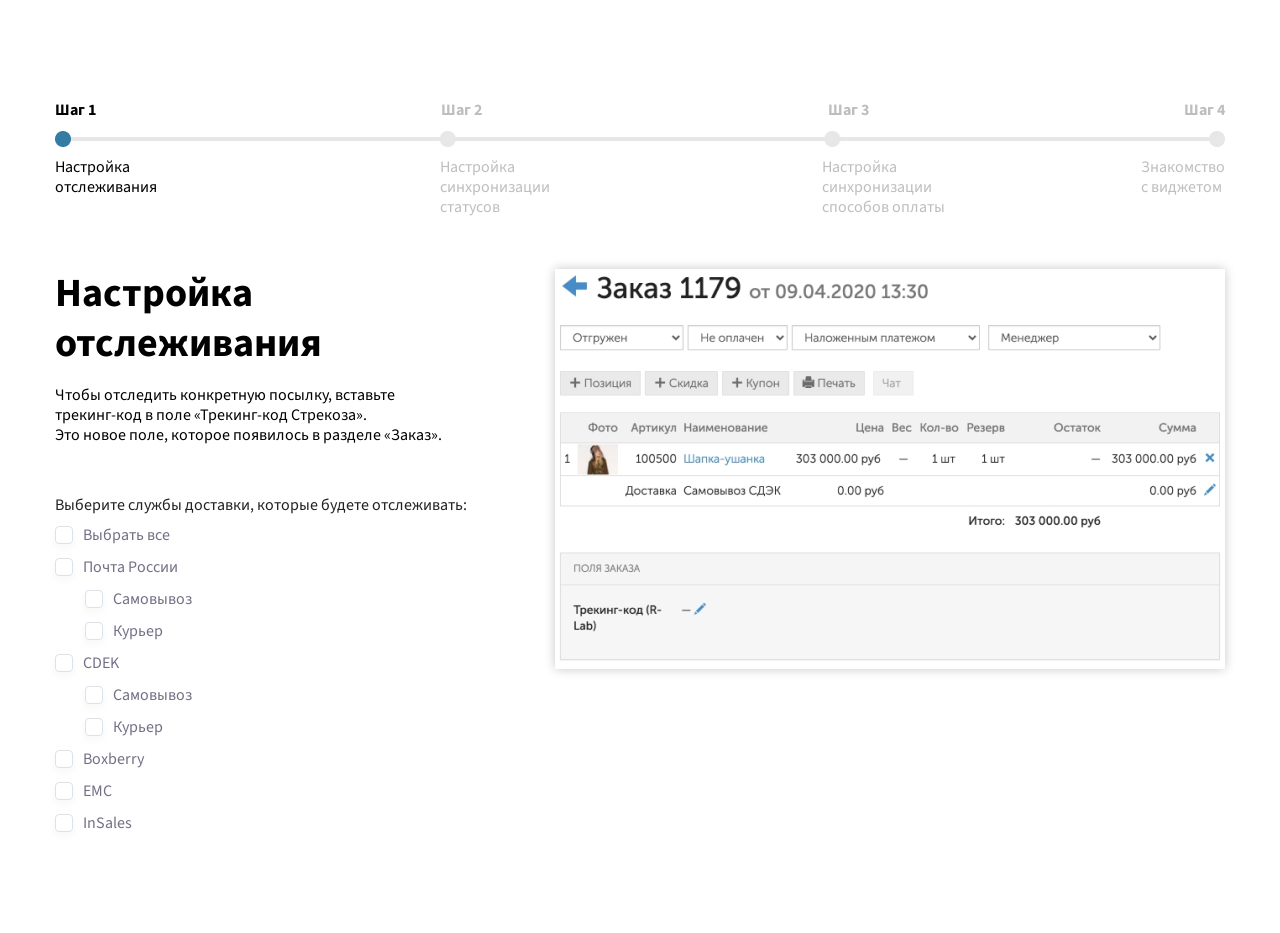
==== step1.1.html @ 52a93ce5 "first commit" ====
<!DOCTYPE html>
<html lang="ru">
<head>
    <meta charset="utf-8"/>
    <meta content="ie=edge"/>
    <meta name="viewport" content="width=device-width, user-scalable=no, initial-scale=1.0, maximum-scale=1.0, minimum-scale=1.0"/>
    <title>Страница авторизации</title>
    <meta name="description" content="">
    <meta name="keywords" content="">
    <link rel="stylesheet" href="./css/authorization.css">
    <link rel="stylesheet" href="./css/step.css">
    <link rel="stylesheet" href="./css/reset.css">
    <link href="https://fonts.googleapis.com/css2?family=Source+Sans+Pro:ital,wght@0,200;0,300;0,400;0,600;0,700;0,900;1,200;1,300;1,400;1,600;1,700;1,900&display=swap" rel="stylesheet">
</head>

<body>
    <div class="wrap">
        <div class="status-head">
            <div class="status-step">
                <span class="status-step__item status-step_active">Шаг 1</span>
                <span class="status-step__item status-step_indent">Шаг 2</span>
                <span class="status-step__item status-step_indent">Шаг 3</span>
                <span class="status-step__item">Шаг 4</span>
            </div>
            <img class="status-head__img" src="./images/status1.png" alt="">
            <div class="status-description">
                <span class="status-description__item status-description_active">Настройка <br> отслеживания</span>
                <span class="status-description__item status-description_two">Настройка <br> синхронизации <br> статусов</span>
                <span class="status-description__item status-description_three">Настройка <br> синхронизации <br> способов оплаты</span>
                <span class="status-description__item">Знакомство <br> с виджетом</span>
            </div>
        </div>
        <div class="content">
            <div class="content-info">
                <h2 class="content-head">Настройка <br> отслеживания</h2>
                <p class="content-paragraph">
                    Чтобы отследить конкретную посылку, вставьте <span class="content-paragraph_nowrap">трекинг-код</span> в поле <span class="content-paragraph_nowrap">«Трекинг-код Стрекоза»</span>.
                    <br>
                    Это новое поле, которое появилось в разделе «Заказ».
                </p>
                <div class="delivery-service">
                    <p>Выберите службы доставки, которые будете отслеживать:</p>
                    <div class="ds-checkbox-box">
                        <input class="ds-input-checkbox" type="checkbox" id="ds_1">
                        <label class="ds-label-checkbox" for="ds_1">Выбрать все</label>
                    </div>
                    <div class="ds-checkbox-box">
                        <input class="ds-input-checkbox" type="checkbox" id="ds_2">
                        <label class="ds-label-checkbox" for="ds_2">Почта России</label>
                        <div class="ds-checkbox-box ds-checkbox-under">
                            <input class="ds-input-checkbox" type="checkbox" id="ds_2_1">
                            <label class="ds-label-checkbox" for="ds_2_1">Самовывоз</label>
                        </div>
                        <div class="ds-checkbox-box ds-checkbox-under">
                            <input class="ds-input-checkbox" type="checkbox" id="ds_2_2">
                            <label class="ds-label-checkbox" for="ds_2_2">Курьер</label>
                        </div>
                    </div>
                    <div class="ds-checkbox-box">
                        <input class="ds-input-checkbox" type="checkbox" id="ds_3">
                        <label class="ds-label-checkbox" for="ds_3">CDEK</label>
                        <div class="ds-checkbox-box ds-checkbox-under">
                            <input class="ds-input-checkbox" type="checkbox" id="ds_3_1">
                            <label class="ds-label-checkbox" for="ds_3_1">Самовывоз</label>
                        </div>
                        <div class="ds-checkbox-box ds-checkbox-under">
                            <input class="ds-input-checkbox" type="checkbox" id="ds_3_2">
                            <label class="ds-label-checkbox" for="ds_3_2">Курьер</label>
                        </div>
                    </div>
                    <div class="ds-checkbox-box">
                        <input class="ds-input-checkbox" type="checkbox" id="ds_4">
                        <label class="ds-label-checkbox" for="ds_4">Boxberry</label>
                    </div>
                    <div class="ds-checkbox-box">
                        <input class="ds-input-checkbox" type="checkbox" id="ds_5">
                        <label class="ds-label-checkbox" for="ds_5">EMC</label>
                    </div>
                    <div class="ds-checkbox-box">
                        <input class="ds-input-checkbox" type="checkbox" id="ds_6">
                        <label class="ds-label-checkbox" for="ds_6">InSales</label>
                    </div>
                </div>

            </div>
            <div class="content-integration">
                <img class="content-integration__example" src="./images/example.png" alt="">
            </div>
        </div>
    </div>


</body>
</html>
---- css/authorization.css ----
.authorization {
    display: flex;
    align-items: flex-start;
    justify-content: flex-start;
    font-family: 'Source Sans Pro';
}
.authorization-block__gradient {
    position: relative;
    background: linear-gradient(180deg, #3C8DBC 0%, #49517E 48%, #9842AE 100%);
}
.authorization-logo {
    position: absolute;
    top: 25px;
    left: 25px;
}
.authorization-block__gradient, .authorization-block__common {
    width: 50%;
    min-height: 100vh;
    padding-top: 192px;
}
.authorization-text {
    width: 100%;
    max-width: 500px;
    margin: 0 auto;
    padding: 0 20px;
    box-sizing: border-box;
}
.authorization-text__subhead {
    font-size: 24px;
    line-height: 30px;
    color: #ffffff;
}
.authorization-text__subhead_block {
    display: inline-block;
}
.authorization-text__head {
    font-weight: bold;
    font-size: 50px;
    line-height: 63px;
    color: #FFFFFF;
    margin-top: 40px;
}
.authorization-content {
    width: 100%;
    max-width: 440px;
    margin: 0 auto;
    padding: 0 20px;
    box-sizing: border-box;
}
.auth-head {
    font-weight: bold;
    font-size: 32px;
    color: #000000;
}
.auth-paragraph {
    font-size: 16px;
    line-height: 20px;
    color: #000000;
    padding-top: 10px;
}
.auth-link {
    font-size: 16px;
    line-height: 20px;
    text-decoration-line: underline;
    color: #3C8DBC;
}
.auth-box {
    margin-top: 28px;
    display: flex;
    flex-direction: column;
}
.auth-paragraph-lk {
    display: none;
    margin-top: 10px;
}
.auth-label {
    font-size: 16px;
    line-height: 20px;
    color: #756F86;
    margin-bottom: 8px;
}
.auth-input {
    padding: 16px;
    background: #FFFFFF;
    border: 1px solid #DBE2EA;
    box-sizing: border-box;
    box-shadow: 0 4px 8px rgba(44, 39, 56, 0.04);
    border-radius: 6px;
    font-size: 16px;
    line-height: 20px;
    color: #000000;
}
.auth-input:focus {
    border-color: #66afe9;
    outline: 0;
    box-shadow: inset 0 1px 1px rgba(0, 0, 0, .075), 0 0 8px rgba(102, 175, 233, 0.6);
}
.has-error .auth-input {
    color: #FF3333;
    border: 1px solid #FF3333;
}
.error-text {
    display: none;
}
.has-error .error-text {
    color: #FF3333;
    font-size: 16px;
    line-height: 20px;
    margin-top: 5px;
    display: block;
}
.has-error .auth-input:focus {
    border-color: #FF3333;
    box-shadow: inset 0 1px 1px rgba(0, 0, 0, 0.075), 0 0 6px #FF3333;
}
.auth-policy {
    margin-top: 28px;
    display: flex;
    align-items: center;
    justify-content: flex-start;
}

.auth-label-checkbox {
    position: relative;
    display: inline-block;
    padding-left: 40px;
    font-size: 16px;
    line-height: 20px;
    color: #756F86;
    cursor: pointer;
}
.checkbox-box input[type="checkbox"] {
    display: none;
    opacity: 0;
}

.checkbox-box label::before,
.checkbox-box label::after {
    position: absolute;
    content: "";
    display: inline-block;
}

.checkbox-box label::before {
    height: 30px;
    width: 30px;
    background: #ffffff;
    border: 1px solid #DBE2EA;
    box-sizing: border-box;
    box-shadow: 0 4px 8px rgba(44, 39, 56, 0.04);
    border-radius: 4px;
    left: 0;
    top: 3px;
}

.checkbox-box label::after {
    background: url("../images/mask.svg") no-repeat;
    background-position-x: 5px;
    background-position-y: 6px;
    height: 26px;
    width: 26px;
    color: #357CA5;
    border: 2px solid #357CA5;
    left: 1px;
    top: 4px;
    border-radius: 3px;
}

.checkbox-box input[type="checkbox"] + label::after {
    content: none;
}

.checkbox-box input[type="checkbox"]:checked + label::after {
    content: "";
}

.checkbox-box input[type="checkbox"]:focus + label::before {
    outline: rgb(59, 153, 252) auto 5px;
}
.auth-knob {
    margin-top: 28px;
}
.auth-button {
    width: 100%;
    padding: 18px;
    background: #357CA5;
    box-shadow: 0 2px 4px rgba(44, 39, 56, 0.08), 0 4px 8px rgba(44, 39, 56, 0.08);
    border-radius: 6px;
    font-size: 16px;
    line-height: 20px;
    color: #ffffff;
    text-align: center;
    border: none;
}
input.auth-input::placeholder {
    font-size: 16px;
    line-height: 20px;
    color: #B4B4B4;
}
input.auth-input.auth-input_password::placeholder {
    font-size: 12px;
}

@media (max-width: 991px) {
    .authorization-text__head {
        font-size: 36px;
        line-height: 42px;
    }
}
@media (max-width: 767px) {
    .authorization-text__head {
        font-size: 30px;
        line-height: 36px;
    }
    .auth-head {
        font-size: 22px;
    }
}
@media (max-width: 480px) {
    .authorization {
        flex-direction: column;
    }
    .authorization-block__gradient {
        width: 100%;
        min-height: auto;
        padding-top: 90px;
        background: linear-gradient(180deg, #3C8DBC 0%, #49517E 64%, #9842AE 150%);
    }
    .authorization-text__subhead {
        font-size: 16px;
        line-height: 20px;
        color: #FFFFFF;
    }
    .authorization-text__head {
        padding-bottom: 70px;
    }
    .authorization-text__subhead_block {
        display: block;
    }
    .authorization-block__common {
        width: 100%;
        min-height: auto;
        padding-top: 30px;
        padding-bottom: 30px;
        background: #fff;
        border-radius: 30px;
        margin-top: -27px;
        z-index: 1;
    }
}
---- css/step.css ----
body {
    font-family: 'Source Sans Pro';
}
.wrap {
    width: 100%;
    max-width: 1210px;
    padding: 0 20px;
    margin: 100px auto;
    box-sizing: border-box;
    font-family: 'Source Sans Pro';
}
.status-head__img {
    width: 100%;
}
.status-step {
    display: flex;
    justify-content: space-between;
    margin-bottom: 10px;
}
.status-step__item {
    font-style: normal;
    font-weight: bold;
    font-size: 16px;
    line-height: 20px;
    color: #BEBEBE;
}
.status-step_indent {
    padding-left: 30px;
}
.status-description {
    display: flex;
    justify-content: space-between;
    margin-top: 10px;
}
.status-description__item {
    font-style: normal;
    font-weight: normal;
    font-size: 16px;
    line-height: 20px;
    color: #BEBEBE;
}
.status-description_two {
    padding-left: 87px;
}
.status-description_three {
    padding-left: 76px;
}
.status-step_active, .status-description_active {
    color: #000000;
}
.content {
    display: flex;
    align-items: flex-start;
    justify-content: space-between;
    margin-top: 52px;
}
.content-info {
    width: 100%;
    max-width: 424px;
}
.content-head {
    font-style: normal;
    font-weight: bold;
    font-size: 40px;
    line-height: 50px;
    color: #000000;
}
.content-paragraph {
    font-style: normal;
    font-weight: normal;
    font-size: 16px;
    line-height: 20px;
    color: #000000;
    margin-top: 16px;
}
.content-paragraph_nowrap {
    white-space: nowrap;
}
.delivery-service {
    margin-top: 52px;
}
.ds-checkbox-box {
    margin-top: 10px;
}
.ds-label-checkbox {
    position: relative;
    display: inline-block;
    padding-left: 28px;
    font-size: 16px;
    line-height: 20px;
    color: #756F86;
    cursor: pointer;
    padding-top: 2px;
}
.ds-checkbox-under {
    margin-left: 30px;
}
.ds-checkbox-box input[type="checkbox"] {
    display: none;
    opacity: 0;
}

.ds-checkbox-box label::before,
.ds-checkbox-box label::after {
    position: absolute;
    content: "";
    display: inline-block;
}

.ds-checkbox-box label::before {
    height: 18px;
    width: 18px;
    background: #ffffff;
    border: 1px solid #DBE2EA;
    box-sizing: border-box;
    box-shadow: 0 4px 8px rgba(44, 39, 56, 0.04);
    border-radius: 4px;
    left: 0;
    top: 3px;
}

.ds-checkbox-box label::after {
    background: url("../images/mask.svg") no-repeat;
    background-position-x: 0px;
    background-position-y: 0px;
    height: 14px;
    width: 14px;
    color: #357CA5;
    border: 2px solid #357CA5;
    left: 1px;
    top: 4px;
    border-radius: 3px;
}

.ds-checkbox-box input[type="checkbox"] + label::after {
    content: none;
}

.ds-checkbox-box input[type="checkbox"]:checked + label::after {
    content: "";
}

.ds-checkbox-box input[type="checkbox"]:focus + label::before {
    outline: rgb(59, 153, 252) auto 5px;
}
.content-integration__example {
    box-shadow: 0 0 10px #c7c7c7;
}
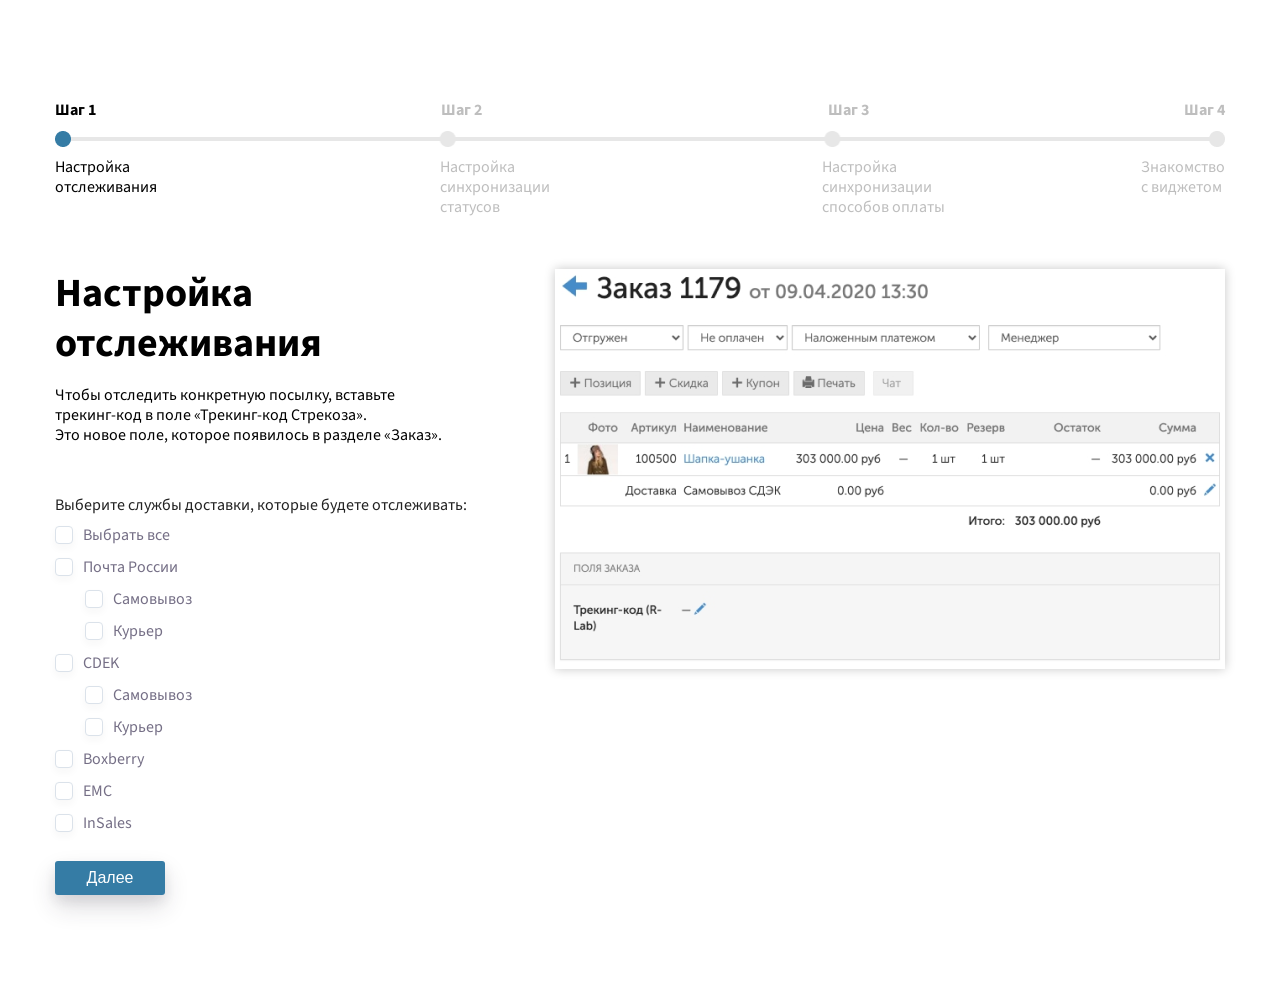
==== commit 0de9df25: "убрал лишние файлы" ====
--- a/step1.1.html
+++ b/step1.1.html
@@ -7,7 +7,6 @@
     <title>Страница авторизации</title>
     <meta name="description" content="">
     <meta name="keywords" content="">
-    <link rel="stylesheet" href="./css/authorization.css">
     <link rel="stylesheet" href="./css/step.css">
     <link rel="stylesheet" href="./css/reset.css">
     <link href="https://fonts.googleapis.com/css2?family=Source+Sans+Pro:ital,wght@0,200;0,300;0,400;0,600;0,700;0,900;1,200;1,300;1,400;1,600;1,700;1,900&display=swap" rel="stylesheet">
@@ -40,48 +39,52 @@
                 </p>
                 <div class="delivery-service">
                     <p>Выберите службы доставки, которые будете отслеживать:</p>
-                    <div class="ds-checkbox-box">
-                        <input class="ds-input-checkbox" type="checkbox" id="ds_1">
-                        <label class="ds-label-checkbox" for="ds_1">Выбрать все</label>
-                    </div>
-                    <div class="ds-checkbox-box">
-                        <input class="ds-input-checkbox" type="checkbox" id="ds_2">
-                        <label class="ds-label-checkbox" for="ds_2">Почта России</label>
-                        <div class="ds-checkbox-box ds-checkbox-under">
-                            <input class="ds-input-checkbox" type="checkbox" id="ds_2_1">
-                            <label class="ds-label-checkbox" for="ds_2_1">Самовывоз</label>
+                    <form action="">
+                        <div class="ds-checkbox-box">
+                            <input class="ds-input-checkbox" type="checkbox" id="ds_1">
+                            <label class="ds-label-checkbox" for="ds_1">Выбрать все</label>
                         </div>
-                        <div class="ds-checkbox-box ds-checkbox-under">
-                            <input class="ds-input-checkbox" type="checkbox" id="ds_2_2">
-                            <label class="ds-label-checkbox" for="ds_2_2">Курьер</label>
+                        <div class="ds-checkbox-box">
+                            <input class="ds-input-checkbox" type="checkbox" id="ds_2">
+                            <label class="ds-label-checkbox" for="ds_2">Почта России</label>
+                            <div class="ds-checkbox-box ds-checkbox-under">
+                                <input class="ds-input-checkbox" type="checkbox" id="ds_2_1">
+                                <label class="ds-label-checkbox" for="ds_2_1">Самовывоз</label>
+                            </div>
+                            <div class="ds-checkbox-box ds-checkbox-under">
+                                <input class="ds-input-checkbox" type="checkbox" id="ds_2_2">
+                                <label class="ds-label-checkbox" for="ds_2_2">Курьер</label>
+                            </div>
                         </div>
-                    </div>
-                    <div class="ds-checkbox-box">
-                        <input class="ds-input-checkbox" type="checkbox" id="ds_3">
-                        <label class="ds-label-checkbox" for="ds_3">CDEK</label>
-                        <div class="ds-checkbox-box ds-checkbox-under">
-                            <input class="ds-input-checkbox" type="checkbox" id="ds_3_1">
-                            <label class="ds-label-checkbox" for="ds_3_1">Самовывоз</label>
+                        <div class="ds-checkbox-box">
+                            <input class="ds-input-checkbox" type="checkbox" id="ds_3">
+                            <label class="ds-label-checkbox" for="ds_3">CDEK</label>
+                            <div class="ds-checkbox-box ds-checkbox-under">
+                                <input class="ds-input-checkbox" type="checkbox" id="ds_3_1">
+                                <label class="ds-label-checkbox" for="ds_3_1">Самовывоз</label>
+                            </div>
+                            <div class="ds-checkbox-box ds-checkbox-under">
+                                <input class="ds-input-checkbox" type="checkbox" id="ds_3_2">
+                                <label class="ds-label-checkbox" for="ds_3_2">Курьер</label>
+                            </div>
                         </div>
-                        <div class="ds-checkbox-box ds-checkbox-under">
-                            <input class="ds-input-checkbox" type="checkbox" id="ds_3_2">
-                            <label class="ds-label-checkbox" for="ds_3_2">Курьер</label>
+                        <div class="ds-checkbox-box">
+                            <input class="ds-input-checkbox" type="checkbox" id="ds_4">
+                            <label class="ds-label-checkbox" for="ds_4">Boxberry</label>
                         </div>
-                    </div>
-                    <div class="ds-checkbox-box">
-                        <input class="ds-input-checkbox" type="checkbox" id="ds_4">
-                        <label class="ds-label-checkbox" for="ds_4">Boxberry</label>
-                    </div>
-                    <div class="ds-checkbox-box">
-                        <input class="ds-input-checkbox" type="checkbox" id="ds_5">
-                        <label class="ds-label-checkbox" for="ds_5">EMC</label>
-                    </div>
-                    <div class="ds-checkbox-box">
-                        <input class="ds-input-checkbox" type="checkbox" id="ds_6">
-                        <label class="ds-label-checkbox" for="ds_6">InSales</label>
-                    </div>
+                        <div class="ds-checkbox-box">
+                            <input class="ds-input-checkbox" type="checkbox" id="ds_5">
+                            <label class="ds-label-checkbox" for="ds_5">EMC</label>
+                        </div>
+                        <div class="ds-checkbox-box">
+                            <input class="ds-input-checkbox" type="checkbox" id="ds_6">
+                            <label class="ds-label-checkbox" for="ds_6">InSales</label>
+                        </div>
+                        <div class="delivery-further">
+                            <button class="delivery-further__button">Далее</button>
+                        </div>
+                    </form>
                 </div>
-
             </div>
             <div class="content-integration">
                 <img class="content-integration__example" src="./images/example.png" alt="">
--- a/css/step.css
+++ b/css/step.css
@@ -146,3 +146,19 @@
 .content-integration__example {
     box-shadow: 0 0 10px #c7c7c7;
 }
+.delivery-further {
+    margin-top: 28px;
+}
+.delivery-further__button {
+    width: 100%;
+    max-width: 110px;
+    padding: 8px 0;
+    background: #357CA5;
+    box-shadow: 0 6px 12px rgba(44, 39, 56, 0.08), 0 12px 24px rgba(44, 39, 56, 0.16);
+    border-radius: 3px;
+    font-size: 16px;
+    color: #ffffff;
+    text-align: center;
+    border: none;
+}
+
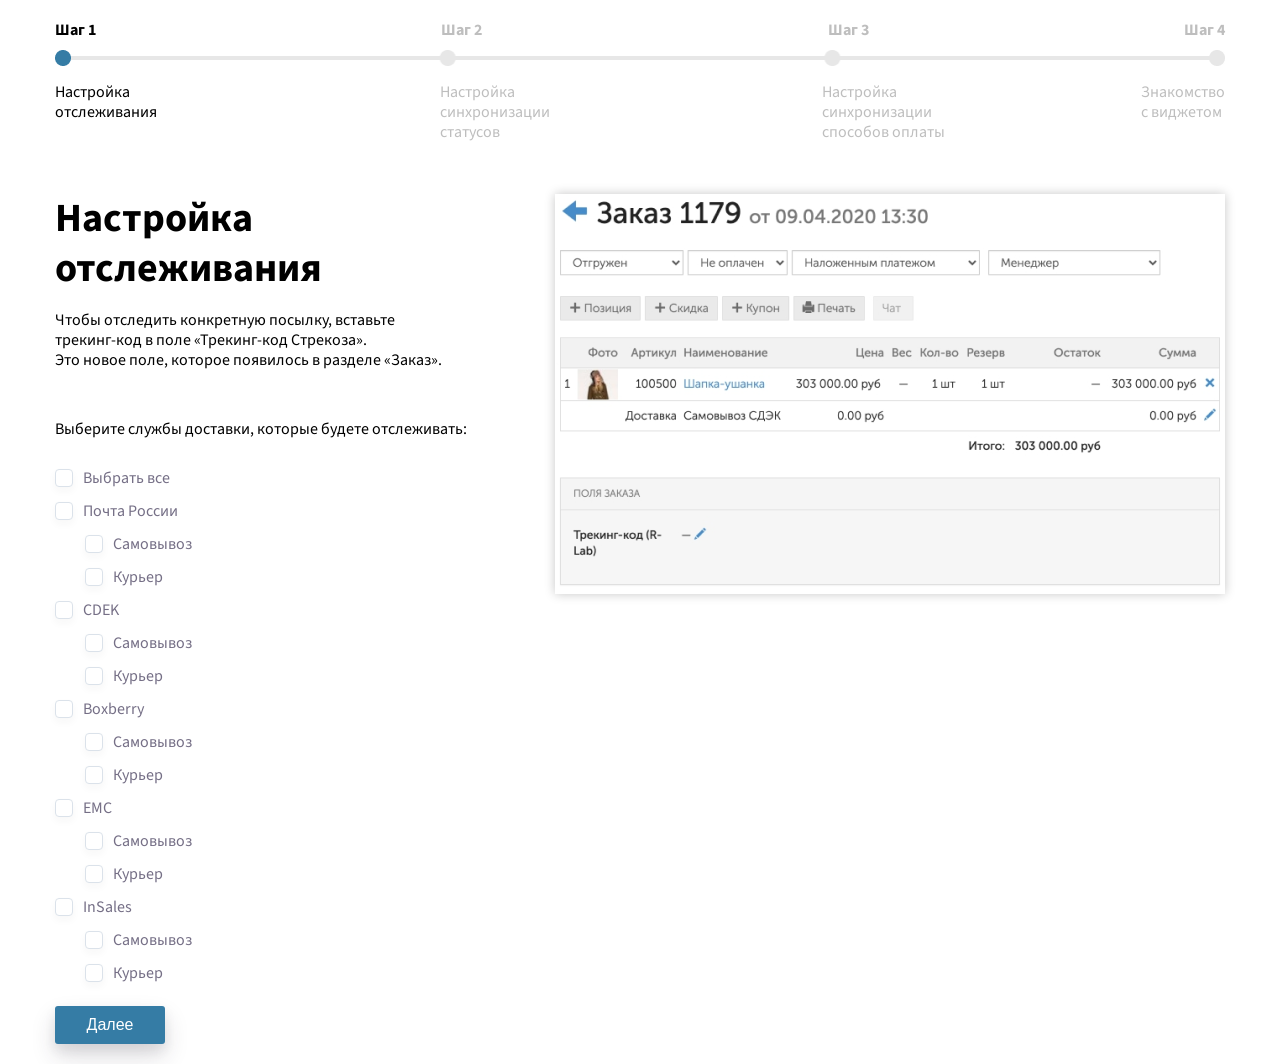
==== commit 9714416c: "Сверстал 2 шаг" ====
--- a/step1.1.html
+++ b/step1.1.html
@@ -8,13 +8,13 @@
     <meta name="description" content="">
     <meta name="keywords" content="">
     <link rel="stylesheet" href="./css/step.css">
-    <link rel="stylesheet" href="./css/reset.css">
+
     <link href="https://fonts.googleapis.com/css2?family=Source+Sans+Pro:ital,wght@0,200;0,300;0,400;0,600;0,700;0,900;1,200;1,300;1,400;1,600;1,700;1,900&display=swap" rel="stylesheet">
 </head>
 
 <body>
     <div class="wrap">
-        <div class="status-head">
+        <div class="status-head status-head-desktop">
             <div class="status-step">
                 <span class="status-step__item status-step_active">Шаг 1</span>
                 <span class="status-step__item status-step_indent">Шаг 2</span>
@@ -29,62 +29,94 @@
                 <span class="status-description__item">Знакомство <br> с виджетом</span>
             </div>
         </div>
+        <div class="status-head status-head-mobile">
+            <h2 class="general-head">Шаг 1. Настройка отслеживания</h2>
+            <p class="general-paragraph">
+                Чтобы отследить конкретную посылку, вставьте <span class="general-paragraph_nowrap">трекинг-код</span> в поле <span class="general-paragraph_nowrap">«Трекинг-код Стрекоза»</span>.
+                <br>
+                Это новое поле, которое появилось в разделе «Заказ».
+            </p>
+        </div>
         <div class="content">
             <div class="content-info">
-                <h2 class="content-head">Настройка <br> отслеживания</h2>
-                <p class="content-paragraph">
-                    Чтобы отследить конкретную посылку, вставьте <span class="content-paragraph_nowrap">трекинг-код</span> в поле <span class="content-paragraph_nowrap">«Трекинг-код Стрекоза»</span>.
+                <h2 class="general-head text-desktop">Настройка <br> отслеживания</h2>
+                <p class="general-paragraph text-desktop">
+                    Чтобы отследить конкретную посылку, вставьте <span class="general-paragraph_nowrap">трекинг-код</span> в поле <span class="general-paragraph_nowrap">«Трекинг-код Стрекоза»</span>.
                     <br>
                     Это новое поле, которое появилось в разделе «Заказ».
                 </p>
                 <div class="delivery-service">
                     <p>Выберите службы доставки, которые будете отслеживать:</p>
-                    <form action="">
-                        <div class="ds-checkbox-box">
-                            <input class="ds-input-checkbox" type="checkbox" id="ds_1">
-                            <label class="ds-label-checkbox" for="ds_1">Выбрать все</label>
+                </div>
+                <form action="">
+                    <div class="ds-checkbox-box">
+                        <input class="ds-input-checkbox" type="checkbox" id="ds_1">
+                        <label class="ds-label-checkbox" for="ds_1">Выбрать все</label>
+                    </div>
+                    <div class="ds-checkbox-box">
+                        <input class="ds-input-checkbox" type="checkbox" id="ds_2">
+                        <label class="ds-label-checkbox" for="ds_2">Почта России</label>
+                        <div class="ds-checkbox-box ds-checkbox-under">
+                            <input class="ds-input-checkbox" type="checkbox" id="ds_2_1">
+                            <label class="ds-label-checkbox" for="ds_2_1">Самовывоз</label>
                         </div>
-                        <div class="ds-checkbox-box">
-                            <input class="ds-input-checkbox" type="checkbox" id="ds_2">
-                            <label class="ds-label-checkbox" for="ds_2">Почта России</label>
-                            <div class="ds-checkbox-box ds-checkbox-under">
-                                <input class="ds-input-checkbox" type="checkbox" id="ds_2_1">
-                                <label class="ds-label-checkbox" for="ds_2_1">Самовывоз</label>
-                            </div>
-                            <div class="ds-checkbox-box ds-checkbox-under">
-                                <input class="ds-input-checkbox" type="checkbox" id="ds_2_2">
-                                <label class="ds-label-checkbox" for="ds_2_2">Курьер</label>
-                            </div>
+                        <div class="ds-checkbox-box ds-checkbox-under">
+                            <input class="ds-input-checkbox" type="checkbox" id="ds_2_2">
+                            <label class="ds-label-checkbox" for="ds_2_2">Курьер</label>
                         </div>
-                        <div class="ds-checkbox-box">
-                            <input class="ds-input-checkbox" type="checkbox" id="ds_3">
-                            <label class="ds-label-checkbox" for="ds_3">CDEK</label>
-                            <div class="ds-checkbox-box ds-checkbox-under">
-                                <input class="ds-input-checkbox" type="checkbox" id="ds_3_1">
-                                <label class="ds-label-checkbox" for="ds_3_1">Самовывоз</label>
-                            </div>
-                            <div class="ds-checkbox-box ds-checkbox-under">
-                                <input class="ds-input-checkbox" type="checkbox" id="ds_3_2">
-                                <label class="ds-label-checkbox" for="ds_3_2">Курьер</label>
-                            </div>
+                    </div>
+                    <div class="ds-checkbox-box">
+                        <input class="ds-input-checkbox" type="checkbox" id="ds_3">
+                        <label class="ds-label-checkbox" for="ds_3">CDEK</label>
+                        <div class="ds-checkbox-box ds-checkbox-under">
+                            <input class="ds-input-checkbox" type="checkbox" id="ds_3_1">
+                            <label class="ds-label-checkbox" for="ds_3_1">Самовывоз</label>
                         </div>
-                        <div class="ds-checkbox-box">
-                            <input class="ds-input-checkbox" type="checkbox" id="ds_4">
-                            <label class="ds-label-checkbox" for="ds_4">Boxberry</label>
+                        <div class="ds-checkbox-box ds-checkbox-under">
+                            <input class="ds-input-checkbox" type="checkbox" id="ds_3_2">
+                            <label class="ds-label-checkbox" for="ds_3_2">Курьер</label>
                         </div>
-                        <div class="ds-checkbox-box">
-                            <input class="ds-input-checkbox" type="checkbox" id="ds_5">
-                            <label class="ds-label-checkbox" for="ds_5">EMC</label>
+                    </div>
+                    <div class="ds-checkbox-box">
+                        <input class="ds-input-checkbox" type="checkbox" id="ds_4">
+                        <label class="ds-label-checkbox" for="ds_4">Boxberry</label>
+                        <div class="ds-checkbox-box ds-checkbox-under">
+                            <input class="ds-input-checkbox" type="checkbox" id="ds_4_1">
+                            <label class="ds-label-checkbox" for="ds_4_1">Самовывоз</label>
                         </div>
-                        <div class="ds-checkbox-box">
-                            <input class="ds-input-checkbox" type="checkbox" id="ds_6">
-                            <label class="ds-label-checkbox" for="ds_6">InSales</label>
+                        <div class="ds-checkbox-box ds-checkbox-under">
+                            <input class="ds-input-checkbox" type="checkbox" id="ds_4_2">
+                            <label class="ds-label-checkbox" for="ds_4_2">Курьер</label>
                         </div>
-                        <div class="delivery-further">
-                            <button class="delivery-further__button">Далее</button>
+                    </div>
+                    <div class="ds-checkbox-box">
+                        <input class="ds-input-checkbox" type="checkbox" id="ds_5">
+                        <label class="ds-label-checkbox" for="ds_5">EMC</label>
+                        <div class="ds-checkbox-box ds-checkbox-under">
+                            <input class="ds-input-checkbox" type="checkbox" id="ds_5_1">
+                            <label class="ds-label-checkbox" for="ds_5_1">Самовывоз</label>
                         </div>
-                    </form>
-                </div>
+                        <div class="ds-checkbox-box ds-checkbox-under">
+                            <input class="ds-input-checkbox" type="checkbox" id="ds_5_2">
+                            <label class="ds-label-checkbox" for="ds_5_2">Курьер</label>
+                        </div>
+                    </div>
+                    <div class="ds-checkbox-box">
+                        <input class="ds-input-checkbox" type="checkbox" id="ds_6">
+                        <label class="ds-label-checkbox" for="ds_6">InSales</label>
+                        <div class="ds-checkbox-box ds-checkbox-under">
+                            <input class="ds-input-checkbox" type="checkbox" id="ds_6_1">
+                            <label class="ds-label-checkbox" for="ds_6_1">Самовывоз</label>
+                        </div>
+                        <div class="ds-checkbox-box ds-checkbox-under">
+                            <input class="ds-input-checkbox" type="checkbox" id="ds_6_2">
+                            <label class="ds-label-checkbox" for="ds_6_2">Курьер</label>
+                        </div>
+                    </div>
+                    <div class="delivery-further">
+                        <button class="delivery-further__button">Далее</button>
+                    </div>
+                </form>
             </div>
             <div class="content-integration">
                 <img class="content-integration__example" src="./images/example.png" alt="">
--- a/css/step.css
+++ b/css/step.css
@@ -5,9 +5,12 @@
     width: 100%;
     max-width: 1210px;
     padding: 0 20px;
-    margin: 100px auto;
+    margin: 20px auto;
     box-sizing: border-box;
     font-family: 'Source Sans Pro';
+}
+.status-head-mobile {
+    display: none;
 }
 .status-head__img {
     width: 100%;
@@ -58,26 +61,31 @@
     width: 100%;
     max-width: 424px;
 }
-.content-head {
+.general-head {
     font-style: normal;
     font-weight: bold;
     font-size: 40px;
     line-height: 50px;
     color: #000000;
-}
-.content-paragraph {
+    margin: 0;
+}
+.general-paragraph {
     font-style: normal;
     font-weight: normal;
     font-size: 16px;
     line-height: 20px;
     color: #000000;
     margin-top: 16px;
-}
-.content-paragraph_nowrap {
+    margin-bottom: 0;
+}
+.general-paragraph_nowrap {
     white-space: nowrap;
 }
 .delivery-service {
-    margin-top: 52px;
+    display: flex;
+    align-items: flex-start;
+    justify-content: flex-start;
+    margin-top: 32px;
 }
 .ds-checkbox-box {
     margin-top: 10px;
@@ -143,16 +151,45 @@
 .ds-checkbox-box input[type="checkbox"]:focus + label::before {
     outline: rgb(59, 153, 252) auto 5px;
 }
+.content-integration {
+    display: flex;
+    align-items: flex-start;
+    justify-content: flex-end;
+    width: 100%;
+    padding-left: 30px;
+}
 .content-integration__example {
     box-shadow: 0 0 10px #c7c7c7;
+    max-width: 100%;
+}
+
+.delivery-back {
+    width: 100%;
+    max-width: 110px;
+    margin-right: 72px;
+    margin-top: 22px;
 }
 .delivery-further {
-    margin-top: 28px;
+    width: 100%;
+    max-width: 110px;
+    margin-top: 22px;
+}
+.delivery-back__button {
+    width: 100%;
+    max-width: 110px;
+    padding: 8px 0;
+    background: #ffffff;
+    border-radius: 3px;
+    font-size: 16px;
+    color: #357CA5;
+    text-align: center;
+    border: 2px solid #357CA5;
+    cursor: pointer;
 }
 .delivery-further__button {
     width: 100%;
     max-width: 110px;
-    padding: 8px 0;
+    padding: 10px 0;
     background: #357CA5;
     box-shadow: 0 6px 12px rgba(44, 39, 56, 0.08), 0 12px 24px rgba(44, 39, 56, 0.16);
     border-radius: 3px;
@@ -160,5 +197,61 @@
     color: #ffffff;
     text-align: center;
     border: none;
-}
-
+    cursor: pointer;
+}
+.content-status {
+    padding: 32px;
+    box-shadow: 0 4px 15px rgba(0, 0, 0, 0.1);
+    border-radius: 6px;
+    width: 100%;
+    max-width: 640px;
+    box-sizing: border-box;
+}
+.status-line {
+    display: flex;
+    align-items: center;
+    justify-content: flex-start;
+    margin-bottom: 24px;
+}
+.status-name {
+    width: 100%;
+    min-width: 250px;
+}
+.status-name__head {
+    font-style: normal;
+    font-weight: bold;
+    font-size: 18px;
+    line-height: 23px;
+    color: #000000;
+}
+
+.status-select {
+    background: #FFFFFF;
+    border: 1px solid #DBE2EA;
+    box-sizing: border-box;
+    box-shadow: 0px 4px 8px rgba(44, 39, 56, 0.04);
+    border-radius: 6px;
+    padding: 13px 16px;
+    width: 100%;
+    max-width: 317px;
+}
+
+@media (max-width: 991px) {
+    .text-desktop, .status-head-desktop {
+        display: none;
+    }
+    .status-head-mobile {
+        display: block;
+    }
+    .content {
+        flex-direction: column;
+    }
+    .content-info {
+        order: 1;
+    }
+    .content-integration {
+        justify-content: flex-start;
+        padding-left: 0;
+    }
+}
+
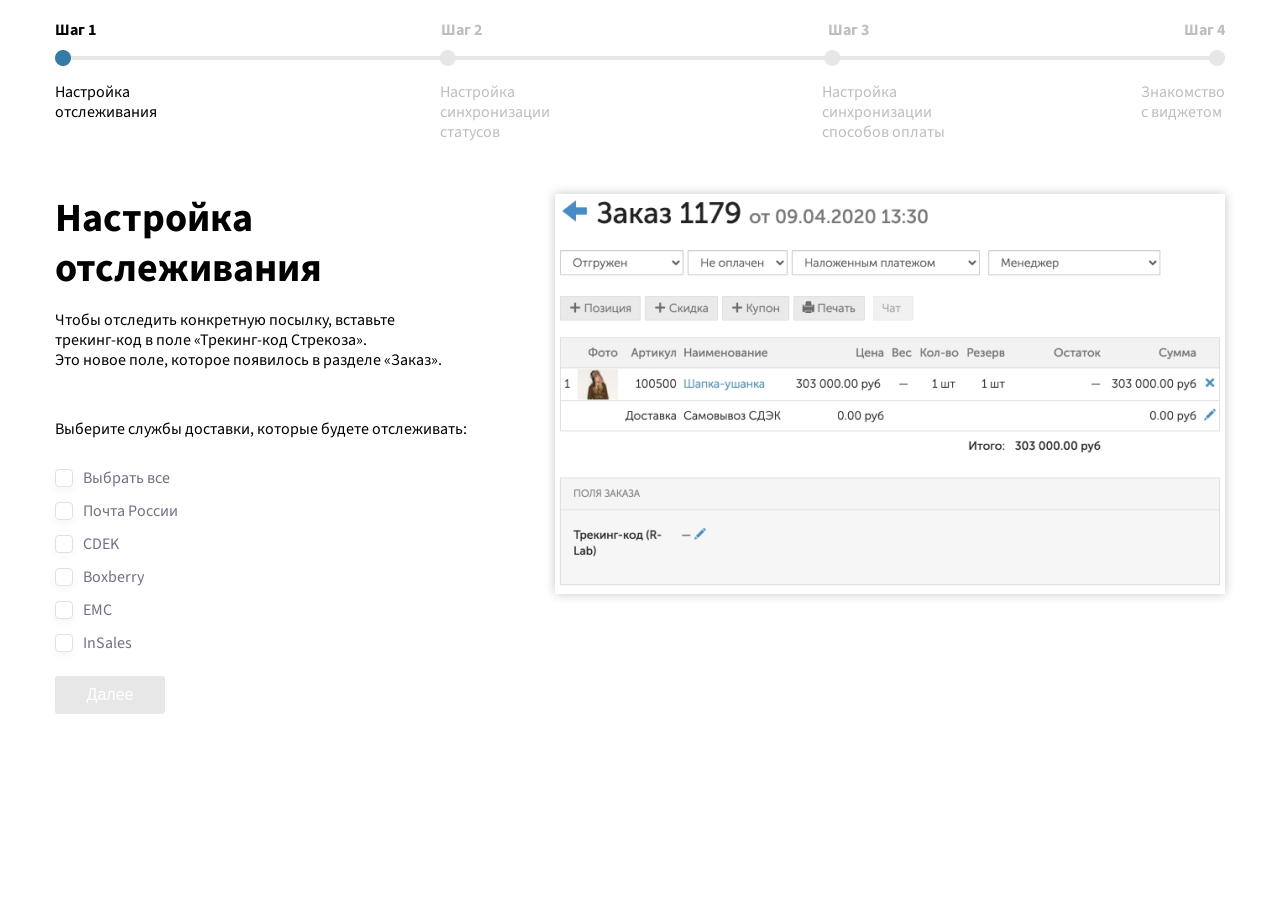
==== commit 042229fb: "Написал скрипт для чекбоксов" ====
--- a/step1.1.html
+++ b/step1.1.html
@@ -48,73 +48,76 @@
                 <div class="delivery-service">
                     <p>Выберите службы доставки, которые будете отслеживать:</p>
                 </div>
-                <form action="">
-                    <div class="ds-checkbox-box">
+                <form action="" class="delivery-form js-delivery-form">
+                    <div class="ds-checkbox-box js-choose-all-checkbox">
                         <input class="ds-input-checkbox" type="checkbox" id="ds_1">
                         <label class="ds-label-checkbox" for="ds_1">Выбрать все</label>
                     </div>
-                    <div class="ds-checkbox-box">
-                        <input class="ds-input-checkbox" type="checkbox" id="ds_2">
-                        <label class="ds-label-checkbox" for="ds_2">Почта России</label>
-                        <div class="ds-checkbox-box ds-checkbox-under">
-                            <input class="ds-input-checkbox" type="checkbox" id="ds_2_1">
-                            <label class="ds-label-checkbox" for="ds_2_1">Самовывоз</label>
+                    <div class="js-rest-checkbox">
+                        <div class="ds-checkbox-box">
+                            <input class="ds-input-checkbox revealing-checkbox" type="checkbox" id="ds_2">
+                            <label class="ds-label-checkbox" for="ds_2">Почта России</label>
+                            <div class="ds-checkbox-box ds-checkbox-under">
+                                <input class="ds-input-checkbox" type="checkbox" id="ds_2_1">
+                                <label class="ds-label-checkbox" for="ds_2_1">Самовывоз</label>
+                            </div>
+                            <div class="ds-checkbox-box ds-checkbox-under">
+                                <input class="ds-input-checkbox" type="checkbox" id="ds_2_2">
+                                <label class="ds-label-checkbox" for="ds_2_2">Курьер</label>
+                            </div>
                         </div>
-                        <div class="ds-checkbox-box ds-checkbox-under">
-                            <input class="ds-input-checkbox" type="checkbox" id="ds_2_2">
-                            <label class="ds-label-checkbox" for="ds_2_2">Курьер</label>
+                        <div class="ds-checkbox-box">
+                            <input class="ds-input-checkbox revealing-checkbox" type="checkbox" id="ds_3">
+                            <label class="ds-label-checkbox" for="ds_3">CDEK</label>
+                            <div class="ds-checkbox-box ds-checkbox-under">
+                                <input class="ds-input-checkbox" type="checkbox" id="ds_3_1">
+                                <label class="ds-label-checkbox" for="ds_3_1">Самовывоз</label>
+                            </div>
+                            <div class="ds-checkbox-box ds-checkbox-under">
+                                <input class="ds-input-checkbox" type="checkbox" id="ds_3_2">
+                                <label class="ds-label-checkbox" for="ds_3_2">Курьер</label>
+                            </div>
+                        </div>
+                        <div class="ds-checkbox-box">
+                            <input class="ds-input-checkbox revealing-checkbox" type="checkbox" id="ds_4">
+                            <label class="ds-label-checkbox" for="ds_4">Boxberry</label>
+                            <div class="ds-checkbox-box ds-checkbox-under">
+                                <input class="ds-input-checkbox" type="checkbox" id="ds_4_1">
+                                <label class="ds-label-checkbox" for="ds_4_1">Самовывоз</label>
+                            </div>
+                            <div class="ds-checkbox-box ds-checkbox-under">
+                                <input class="ds-input-checkbox" type="checkbox" id="ds_4_2">
+                                <label class="ds-label-checkbox" for="ds_4_2">Курьер</label>
+                            </div>
+                        </div>
+                        <div class="ds-checkbox-box">
+                            <input class="ds-input-checkbox revealing-checkbox" type="checkbox" id="ds_5">
+                            <label class="ds-label-checkbox" for="ds_5">EMC</label>
+                            <div class="ds-checkbox-box ds-checkbox-under">
+                                <input class="ds-input-checkbox" type="checkbox" id="ds_5_1">
+                                <label class="ds-label-checkbox" for="ds_5_1">Самовывоз</label>
+                            </div>
+                            <div class="ds-checkbox-box ds-checkbox-under">
+                                <input class="ds-input-checkbox" type="checkbox" id="ds_5_2">
+                                <label class="ds-label-checkbox" for="ds_5_2">Курьер</label>
+                            </div>
+                        </div>
+                        <div class="ds-checkbox-box">
+                            <input class="ds-input-checkbox revealing-checkbox" type="checkbox" id="ds_6">
+                            <label class="ds-label-checkbox" for="ds_6">InSales</label>
+                            <div class="ds-checkbox-box ds-checkbox-under">
+                                <input class="ds-input-checkbox" type="checkbox" id="ds_6_1">
+                                <label class="ds-label-checkbox" for="ds_6_1">Самовывоз</label>
+                            </div>
+                            <div class="ds-checkbox-box ds-checkbox-under">
+                                <input class="ds-input-checkbox" type="checkbox" id="ds_6_2">
+                                <label class="ds-label-checkbox" for="ds_6_2">Курьер</label>
+                            </div>
                         </div>
                     </div>
-                    <div class="ds-checkbox-box">
-                        <input class="ds-input-checkbox" type="checkbox" id="ds_3">
-                        <label class="ds-label-checkbox" for="ds_3">CDEK</label>
-                        <div class="ds-checkbox-box ds-checkbox-under">
-                            <input class="ds-input-checkbox" type="checkbox" id="ds_3_1">
-                            <label class="ds-label-checkbox" for="ds_3_1">Самовывоз</label>
-                        </div>
-                        <div class="ds-checkbox-box ds-checkbox-under">
-                            <input class="ds-input-checkbox" type="checkbox" id="ds_3_2">
-                            <label class="ds-label-checkbox" for="ds_3_2">Курьер</label>
-                        </div>
-                    </div>
-                    <div class="ds-checkbox-box">
-                        <input class="ds-input-checkbox" type="checkbox" id="ds_4">
-                        <label class="ds-label-checkbox" for="ds_4">Boxberry</label>
-                        <div class="ds-checkbox-box ds-checkbox-under">
-                            <input class="ds-input-checkbox" type="checkbox" id="ds_4_1">
-                            <label class="ds-label-checkbox" for="ds_4_1">Самовывоз</label>
-                        </div>
-                        <div class="ds-checkbox-box ds-checkbox-under">
-                            <input class="ds-input-checkbox" type="checkbox" id="ds_4_2">
-                            <label class="ds-label-checkbox" for="ds_4_2">Курьер</label>
-                        </div>
-                    </div>
-                    <div class="ds-checkbox-box">
-                        <input class="ds-input-checkbox" type="checkbox" id="ds_5">
-                        <label class="ds-label-checkbox" for="ds_5">EMC</label>
-                        <div class="ds-checkbox-box ds-checkbox-under">
-                            <input class="ds-input-checkbox" type="checkbox" id="ds_5_1">
-                            <label class="ds-label-checkbox" for="ds_5_1">Самовывоз</label>
-                        </div>
-                        <div class="ds-checkbox-box ds-checkbox-under">
-                            <input class="ds-input-checkbox" type="checkbox" id="ds_5_2">
-                            <label class="ds-label-checkbox" for="ds_5_2">Курьер</label>
-                        </div>
-                    </div>
-                    <div class="ds-checkbox-box">
-                        <input class="ds-input-checkbox" type="checkbox" id="ds_6">
-                        <label class="ds-label-checkbox" for="ds_6">InSales</label>
-                        <div class="ds-checkbox-box ds-checkbox-under">
-                            <input class="ds-input-checkbox" type="checkbox" id="ds_6_1">
-                            <label class="ds-label-checkbox" for="ds_6_1">Самовывоз</label>
-                        </div>
-                        <div class="ds-checkbox-box ds-checkbox-under">
-                            <input class="ds-input-checkbox" type="checkbox" id="ds_6_2">
-                            <label class="ds-label-checkbox" for="ds_6_2">Курьер</label>
-                        </div>
-                    </div>
+
                     <div class="delivery-further">
-                        <button class="delivery-further__button">Далее</button>
+                        <button class="delivery-further__button" disabled>Далее</button>
                     </div>
                 </form>
             </div>
@@ -123,7 +126,63 @@
             </div>
         </div>
     </div>
+<!--    <div class="checkselect">-->
+<!--        <label><input type="checkbox" name="brands[]" value="1" checked> Google Inc.</label>-->
+<!--        <label><input type="checkbox" name="brands[]" value="2"> Apple Inc.</label>-->
+<!--        <label><input type="checkbox" name="brands[]" value="3"> Microsoft</label>-->
+<!--        <label><input type="checkbox" name="brands[]" value="4"> Facebook</label>-->
+<!--        <label><input type="checkbox" name="brands[]" value="5"> Amazon</label>-->
+<!--        <label><input type="checkbox" name="brands[]" value="6"> Verizon</label>-->
+<!--    </div>-->
+<!--     -->
+<!--    <div class="checkselect">-->
+<!--        <label><input type="checkbox" name="brands[]" value="1" checked>Google Inc.</label>-->
+<!--        <label><input type="checkbox" name="brands[]" value="2" checked>Apple Inc.</label>-->
+<!--        <label><input type="checkbox" name="brands[]" value="3">Microsoft</label>-->
+<!--        <label><input type="checkbox" name="brands[]" value="4">AT&T</label>-->
+<!--        <label><input type="checkbox" name="brands[]" value="5">Facebook</label>-->
+<!--        <label><input type="checkbox" name="brands[]" value="6">Visa</label>-->
+<!--        <label><input type="checkbox" name="brands[]" value="7">Amazon</label>-->
+<!--        <label><input type="checkbox" name="brands[]" value="8">Verizon</label>-->
+<!--        <label><input type="checkbox" name="brands[]" value="9">McDonald's</label>-->
+<!--        <label><input type="checkbox" name="brands[]" value="10">IBM</label>-->
+<!--        <label><input type="checkbox" name="brands[]" value="11">Tencent</label>-->
+<!--        <label><input type="checkbox" name="brands[]" value="12">Philip Morris</label>-->
+<!--        <label><input type="checkbox" name="brands[]" value="13">Coca-Cola</label>-->
+<!--        <label><input type="checkbox" name="brands[]" value="14">Wells Fargo</label>-->
+<!--        <label><input type="checkbox" name="brands[]" value="15">China Mobile</label>-->
+<!--        <label><input type="checkbox" name="brands[]" value="16">GE</label>-->
+<!--        <label><input type="checkbox" name="brands[]" value="17">UPS</label>-->
+<!--        <label><input type="checkbox" name="brands[]" value="18">Alibaba Group</label>-->
+<!--        <label><input type="checkbox" name="brands[]" value="19">Disney</label>-->
+<!--        <label><input type="checkbox" name="brands[]" value="20">MasterCard</label>-->
+<!--    </div>-->
+<!--     -->
+<!--    <div class="checkselect">-->
+<!--        <label><input type="checkbox" name="brands[]" value="1" checked>Manitowoc Crane Group</label>-->
+<!--        <label><input type="checkbox" name="brands[]" value="2" checked>Construction Equipment</label>-->
+<!--        <label><input type="checkbox" name="brands[]" value="3" checked>PCM Cranes International GMBH</label>-->
+<!--        <label><input type="checkbox" name="brands[]" value="4">Erdmann Export-Import</label>-->
+<!--        <label><input type="checkbox" name="brands[]" value="5">Scandinavian & UK Machines</label>-->
+<!--        <label><input type="checkbox" name="brands[]" value="6">Feel Industrial Engineering</label>-->
+<!--        <div class="ds-checkbox-box">-->
+<!--            <input class="ds-input-checkbox" type="checkbox" id="ds_2_44" name="brands[]" value="6">-->
+<!--            <label class="ds-label-checkbox" for="ds_2_44">Курьер</label>-->
+<!--        </div>-->
+<!--    </div>-->
+<!--    <div class="ds-checkbox-box">-->
 
+<!--        <div class="ds-checkbox-box ds-checkbox-under">-->
+<!--            <input class="ds-input-checkbox" type="checkbox" id="ds_2_1">-->
+<!--            <label class="ds-label-checkbox" for="ds_2_1">Самовывоз</label>-->
+<!--        </div>-->
+<!--        <div class="ds-checkbox-box ds-checkbox-under">-->
+<!--            <input class="ds-input-checkbox" type="checkbox" id="ds_2_2">-->
+<!--            <label class="ds-label-checkbox" for="ds_2_2">Курьер</label>-->
+<!--        </div>-->
+<!--    </div>-->
 
+    <script type="text/javascript" src="./js/jquery-3.5.1.slim.min.js"></script>
+    <script type="text/javascript" src="./js/main.js"></script>
 </body>
 </html>
--- a/css/step.css
+++ b/css/step.css
@@ -101,7 +101,11 @@
     padding-top: 2px;
 }
 .ds-checkbox-under {
+    display: none;
     margin-left: 30px;
+}
+.ds-checkbox-under-block {
+    display: block;
 }
 .ds-checkbox-box input[type="checkbox"] {
     display: none;
@@ -151,6 +155,18 @@
 .ds-checkbox-box input[type="checkbox"]:focus + label::before {
     outline: rgb(59, 153, 252) auto 5px;
 }
+
+/*** js checkbox ***/
+.checkbox-show .ds-checkbox-under {
+    display: block;
+}
+/*.checkbox-show .ds-checkbox-box input[type="checkbox"] + label::after {*/
+/*    content: '';*/
+/*}*/
+/*.checkbox-show .ds-checkbox-box input[type="checkbox"]:checked + label::after {*/
+/*    content: none;*/
+/*}*/
+
 .content-integration {
     display: flex;
     align-items: flex-start;
@@ -198,6 +214,12 @@
     text-align: center;
     border: none;
     cursor: pointer;
+}
+.delivery-further__button:disabled {
+    background: #E7E7E7;
+    color: #ffffff;
+    box-shadow: none;
+    cursor: no-drop;
 }
 .content-status {
     padding: 32px;
@@ -255,3 +277,98 @@
     }
 }
 
+/*body {*/
+/*    font-size:14px;*/
+/*    padding: 15px 20px;*/
+/*    text-align: center;*/
+/*}*/
+/*body{*/
+/*    background: url(https://snipp.ru/img/checkselect-1.png) 50% 0 no-repeat;*/
+/*}*/
+
+/*.checkselect {*/
+/*    position: relative;*/
+/*    display: inline-block;*/
+/*    min-width: 200px;*/
+/*    text-align: left;*/
+/*}*/
+/*.checkselect-control {*/
+/*    position: relative;*/
+/*    padding: 0 !important;*/
+/*}*/
+/*.checkselect-control select {*/
+/*    position: relative;*/
+/*    display: inline-block;*/
+/*    width: 100%;*/
+/*    margin: 0;*/
+/*    padding-left: 5px;*/
+/*    height: 30px;*/
+/*}*/
+/*.checkselect-over {*/
+/*    position: absolute;*/
+/*    left: 0;*/
+/*    right: 0;*/
+/*    top: 0;*/
+/*    bottom: 0;*/
+/*    cursor: pointer;*/
+/*}*/
+/*.checkselect-popup {*/
+/*    display: none;*/
+/*    box-sizing: border-box;*/
+/*    margin: 0;*/
+/*    padding: 0;*/
+/*    width: 100%;*/
+/*    height: auto;*/
+/*    max-height: 200px;*/
+/*    position: absolute;*/
+/*    top: 100%;*/
+/*    left: 0px;*/
+/*    border: 1px solid #dadada;*/
+/*    border-top: none;*/
+/*    background: #fff;*/
+/*    z-index: 9999;*/
+/*    overflow: auto;*/
+/*    user-select: none;*/
+/*}*/
+/*.checkselect label {*/
+/*    position: relative;*/
+/*    display: block;*/
+/*    margin: 0;*/
+/*    padding: 4px 6px 4px 25px;*/
+/*    font-weight: normal;*/
+/*    font-size: 1em;*/
+/*    line-height: 1.1;*/
+/*    cursor: pointer;*/
+/*}*/
+/*.checkselect-popup input {*/
+/*    position: absolute;*/
+/*    top: 5px;*/
+/*    left: 8px;*/
+/*    margin: 0 !important;*/
+/*    padding: 0;*/
+/*}*/
+/*.checkselect-popup label:hover {*/
+/*    background: #03a2ff;*/
+/*    color: #fff;*/
+/*}*/
+/*.checkselect-popup fieldset {*/
+/*    display: block;*/
+/*    margin:  0;*/
+/*    padding: 0;*/
+/*    border: none;*/
+/*}*/
+/*.checkselect-popup fieldset input {*/
+/*    left: 15px;*/
+/*}*/
+/*.checkselect-popup fieldset label {*/
+/*    padding-left: 32px;*/
+/*}*/
+/*.checkselect-popup legend {*/
+/*    display: block;*/
+/*    margin: 0;*/
+/*    padding: 5px 8px;*/
+/*    font-weight: 700;*/
+/*    font-size: 1em;*/
+/*    line-height: 1.1;*/
+/*}*/
+
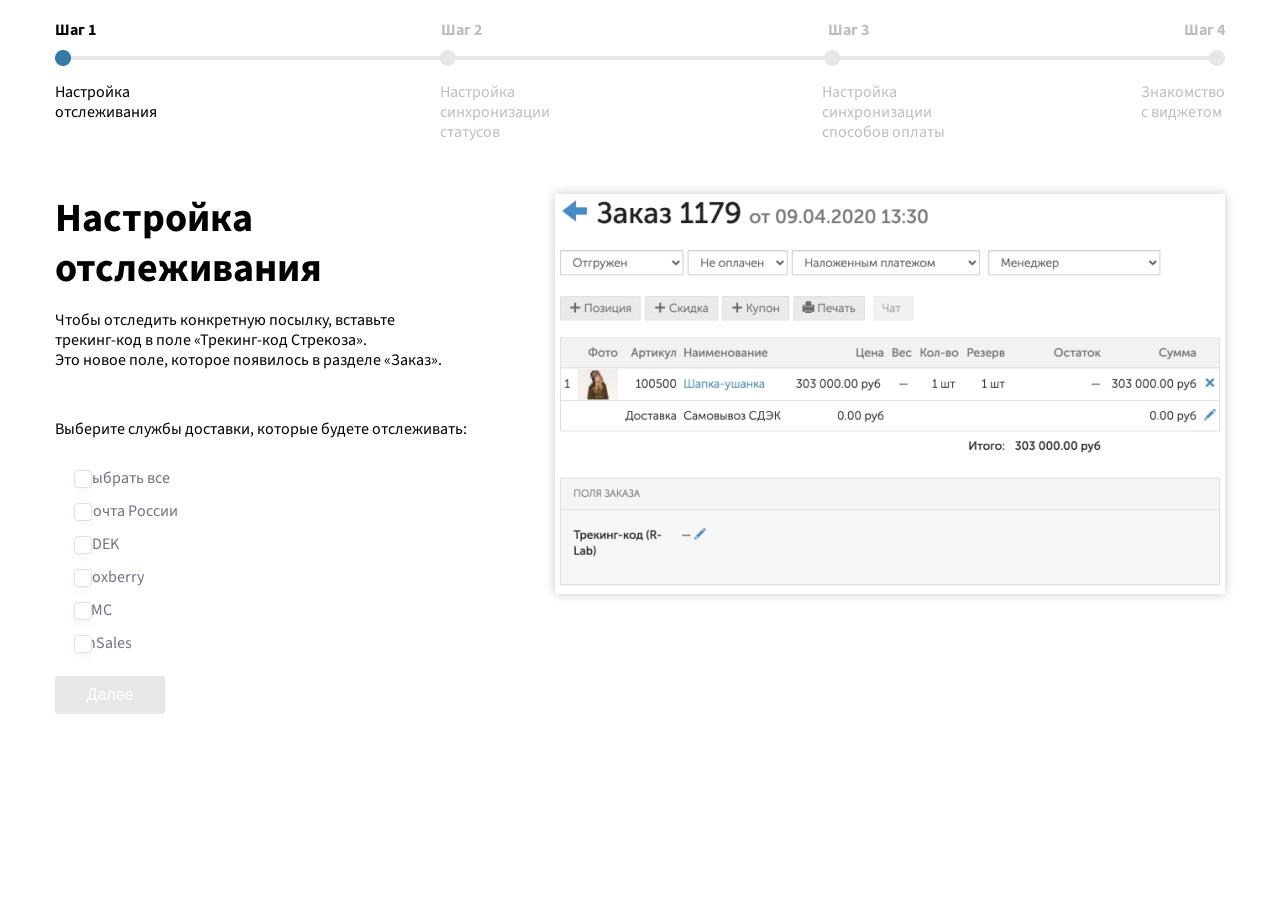
==== commit a24e8906: "стилизовал селекты" ====
--- a/step1.1.html
+++ b/step1.1.html
@@ -126,61 +126,7 @@
             </div>
         </div>
     </div>
-<!--    <div class="checkselect">-->
-<!--        <label><input type="checkbox" name="brands[]" value="1" checked> Google Inc.</label>-->
-<!--        <label><input type="checkbox" name="brands[]" value="2"> Apple Inc.</label>-->
-<!--        <label><input type="checkbox" name="brands[]" value="3"> Microsoft</label>-->
-<!--        <label><input type="checkbox" name="brands[]" value="4"> Facebook</label>-->
-<!--        <label><input type="checkbox" name="brands[]" value="5"> Amazon</label>-->
-<!--        <label><input type="checkbox" name="brands[]" value="6"> Verizon</label>-->
-<!--    </div>-->
-<!--     -->
-<!--    <div class="checkselect">-->
-<!--        <label><input type="checkbox" name="brands[]" value="1" checked>Google Inc.</label>-->
-<!--        <label><input type="checkbox" name="brands[]" value="2" checked>Apple Inc.</label>-->
-<!--        <label><input type="checkbox" name="brands[]" value="3">Microsoft</label>-->
-<!--        <label><input type="checkbox" name="brands[]" value="4">AT&T</label>-->
-<!--        <label><input type="checkbox" name="brands[]" value="5">Facebook</label>-->
-<!--        <label><input type="checkbox" name="brands[]" value="6">Visa</label>-->
-<!--        <label><input type="checkbox" name="brands[]" value="7">Amazon</label>-->
-<!--        <label><input type="checkbox" name="brands[]" value="8">Verizon</label>-->
-<!--        <label><input type="checkbox" name="brands[]" value="9">McDonald's</label>-->
-<!--        <label><input type="checkbox" name="brands[]" value="10">IBM</label>-->
-<!--        <label><input type="checkbox" name="brands[]" value="11">Tencent</label>-->
-<!--        <label><input type="checkbox" name="brands[]" value="12">Philip Morris</label>-->
-<!--        <label><input type="checkbox" name="brands[]" value="13">Coca-Cola</label>-->
-<!--        <label><input type="checkbox" name="brands[]" value="14">Wells Fargo</label>-->
-<!--        <label><input type="checkbox" name="brands[]" value="15">China Mobile</label>-->
-<!--        <label><input type="checkbox" name="brands[]" value="16">GE</label>-->
-<!--        <label><input type="checkbox" name="brands[]" value="17">UPS</label>-->
-<!--        <label><input type="checkbox" name="brands[]" value="18">Alibaba Group</label>-->
-<!--        <label><input type="checkbox" name="brands[]" value="19">Disney</label>-->
-<!--        <label><input type="checkbox" name="brands[]" value="20">MasterCard</label>-->
-<!--    </div>-->
-<!--     -->
-<!--    <div class="checkselect">-->
-<!--        <label><input type="checkbox" name="brands[]" value="1" checked>Manitowoc Crane Group</label>-->
-<!--        <label><input type="checkbox" name="brands[]" value="2" checked>Construction Equipment</label>-->
-<!--        <label><input type="checkbox" name="brands[]" value="3" checked>PCM Cranes International GMBH</label>-->
-<!--        <label><input type="checkbox" name="brands[]" value="4">Erdmann Export-Import</label>-->
-<!--        <label><input type="checkbox" name="brands[]" value="5">Scandinavian & UK Machines</label>-->
-<!--        <label><input type="checkbox" name="brands[]" value="6">Feel Industrial Engineering</label>-->
-<!--        <div class="ds-checkbox-box">-->
-<!--            <input class="ds-input-checkbox" type="checkbox" id="ds_2_44" name="brands[]" value="6">-->
-<!--            <label class="ds-label-checkbox" for="ds_2_44">Курьер</label>-->
-<!--        </div>-->
-<!--    </div>-->
-<!--    <div class="ds-checkbox-box">-->
 
-<!--        <div class="ds-checkbox-box ds-checkbox-under">-->
-<!--            <input class="ds-input-checkbox" type="checkbox" id="ds_2_1">-->
-<!--            <label class="ds-label-checkbox" for="ds_2_1">Самовывоз</label>-->
-<!--        </div>-->
-<!--        <div class="ds-checkbox-box ds-checkbox-under">-->
-<!--            <input class="ds-input-checkbox" type="checkbox" id="ds_2_2">-->
-<!--            <label class="ds-label-checkbox" for="ds_2_2">Курьер</label>-->
-<!--        </div>-->
-<!--    </div>-->
 
     <script type="text/javascript" src="./js/jquery-3.5.1.slim.min.js"></script>
     <script type="text/javascript" src="./js/main.js"></script>
--- a/css/step.css
+++ b/css/step.css
@@ -160,12 +160,7 @@
 .checkbox-show .ds-checkbox-under {
     display: block;
 }
-/*.checkbox-show .ds-checkbox-box input[type="checkbox"] + label::after {*/
-/*    content: '';*/
-/*}*/
-/*.checkbox-show .ds-checkbox-box input[type="checkbox"]:checked + label::after {*/
-/*    content: none;*/
-/*}*/
+
 
 .content-integration {
     display: flex;
@@ -277,98 +272,95 @@
     }
 }
 
-/*body {*/
-/*    font-size:14px;*/
-/*    padding: 15px 20px;*/
-/*    text-align: center;*/
-/*}*/
-/*body{*/
-/*    background: url(https://snipp.ru/img/checkselect-1.png) 50% 0 no-repeat;*/
-/*}*/
-
-/*.checkselect {*/
-/*    position: relative;*/
-/*    display: inline-block;*/
-/*    min-width: 200px;*/
-/*    text-align: left;*/
-/*}*/
-/*.checkselect-control {*/
-/*    position: relative;*/
-/*    padding: 0 !important;*/
-/*}*/
-/*.checkselect-control select {*/
-/*    position: relative;*/
-/*    display: inline-block;*/
-/*    width: 100%;*/
-/*    margin: 0;*/
-/*    padding-left: 5px;*/
-/*    height: 30px;*/
-/*}*/
-/*.checkselect-over {*/
-/*    position: absolute;*/
-/*    left: 0;*/
-/*    right: 0;*/
-/*    top: 0;*/
-/*    bottom: 0;*/
-/*    cursor: pointer;*/
-/*}*/
-/*.checkselect-popup {*/
-/*    display: none;*/
-/*    box-sizing: border-box;*/
-/*    margin: 0;*/
-/*    padding: 0;*/
-/*    width: 100%;*/
-/*    height: auto;*/
-/*    max-height: 200px;*/
-/*    position: absolute;*/
-/*    top: 100%;*/
-/*    left: 0px;*/
-/*    border: 1px solid #dadada;*/
-/*    border-top: none;*/
-/*    background: #fff;*/
-/*    z-index: 9999;*/
-/*    overflow: auto;*/
-/*    user-select: none;*/
-/*}*/
-/*.checkselect label {*/
-/*    position: relative;*/
-/*    display: block;*/
-/*    margin: 0;*/
-/*    padding: 4px 6px 4px 25px;*/
-/*    font-weight: normal;*/
-/*    font-size: 1em;*/
-/*    line-height: 1.1;*/
-/*    cursor: pointer;*/
-/*}*/
-/*.checkselect-popup input {*/
-/*    position: absolute;*/
-/*    top: 5px;*/
-/*    left: 8px;*/
-/*    margin: 0 !important;*/
-/*    padding: 0;*/
-/*}*/
-/*.checkselect-popup label:hover {*/
-/*    background: #03a2ff;*/
-/*    color: #fff;*/
-/*}*/
-/*.checkselect-popup fieldset {*/
-/*    display: block;*/
-/*    margin:  0;*/
-/*    padding: 0;*/
-/*    border: none;*/
-/*}*/
-/*.checkselect-popup fieldset input {*/
-/*    left: 15px;*/
-/*}*/
-/*.checkselect-popup fieldset label {*/
-/*    padding-left: 32px;*/
-/*}*/
-/*.checkselect-popup legend {*/
-/*    display: block;*/
-/*    margin: 0;*/
-/*    padding: 5px 8px;*/
-/*    font-weight: 700;*/
-/*    font-size: 1em;*/
-/*    line-height: 1.1;*/
-/*}*/
-
+
+/*** Кастомный селект ***/
+.custom-select .status-name {
+    width: 100%;
+    min-width: 288px;
+}
+
+.checkselect {
+    position: relative;
+    width: 100%;
+    max-width: 317px;
+}
+.checkselect-control:focus {
+
+}
+.checkselect-control {
+    position: relative;
+    padding: 0 !important;
+}
+.checkselect-control select {
+    position: relative;
+    background: #FFFFFF;
+    border: 1px solid #DBE2EA;
+    box-sizing: border-box;
+    box-shadow: 0px 4px 8px rgba(44, 39, 56, 0.04);
+    border-radius: 6px;
+    padding: 13px 16px;
+    width: 100%;
+    max-width: 317px;
+}
+
+.checkselect-over {
+    position: absolute;
+    left: 0;
+    right: 0;
+    top: 0;
+    bottom: 0;
+    cursor: pointer;
+
+}
+.checkselect-popup {
+    display: none;
+    box-sizing: border-box;
+    margin: 0;
+    padding: 0;
+    width: 100%;
+    height: auto;
+    max-height: 200px;
+    position: absolute;
+    top: 100%;
+    left: 0px;
+    border: 1px solid #dadada;
+    border-top: none;
+    background: #fff;
+    z-index: 9999;
+    overflow: auto;
+    user-select: none;
+}
+.checkselect label {
+    position: relative;
+    display: block;
+    margin: 0;
+    padding: 4px 6px 4px 45px;
+    font-weight: normal;
+    font-size: 1em;
+    line-height: 1.1;
+    cursor: pointer;
+}
+.checkselect-popup input {
+    position: absolute;
+    top: 5px;
+    left: 8px;
+    margin: 0 !important;
+    padding: 0;
+}
+.checkselect-popup label:hover {
+    background: #03a2ff;
+    color: #fff;
+
+}
+.custom-select .ds-checkbox-box {
+
+}
+.ds-checkbox-box label::after {
+    left: 19px;
+}
+.ds-checkbox-box label::before {
+    left: 19px;
+    top: 4px;
+}
+
+
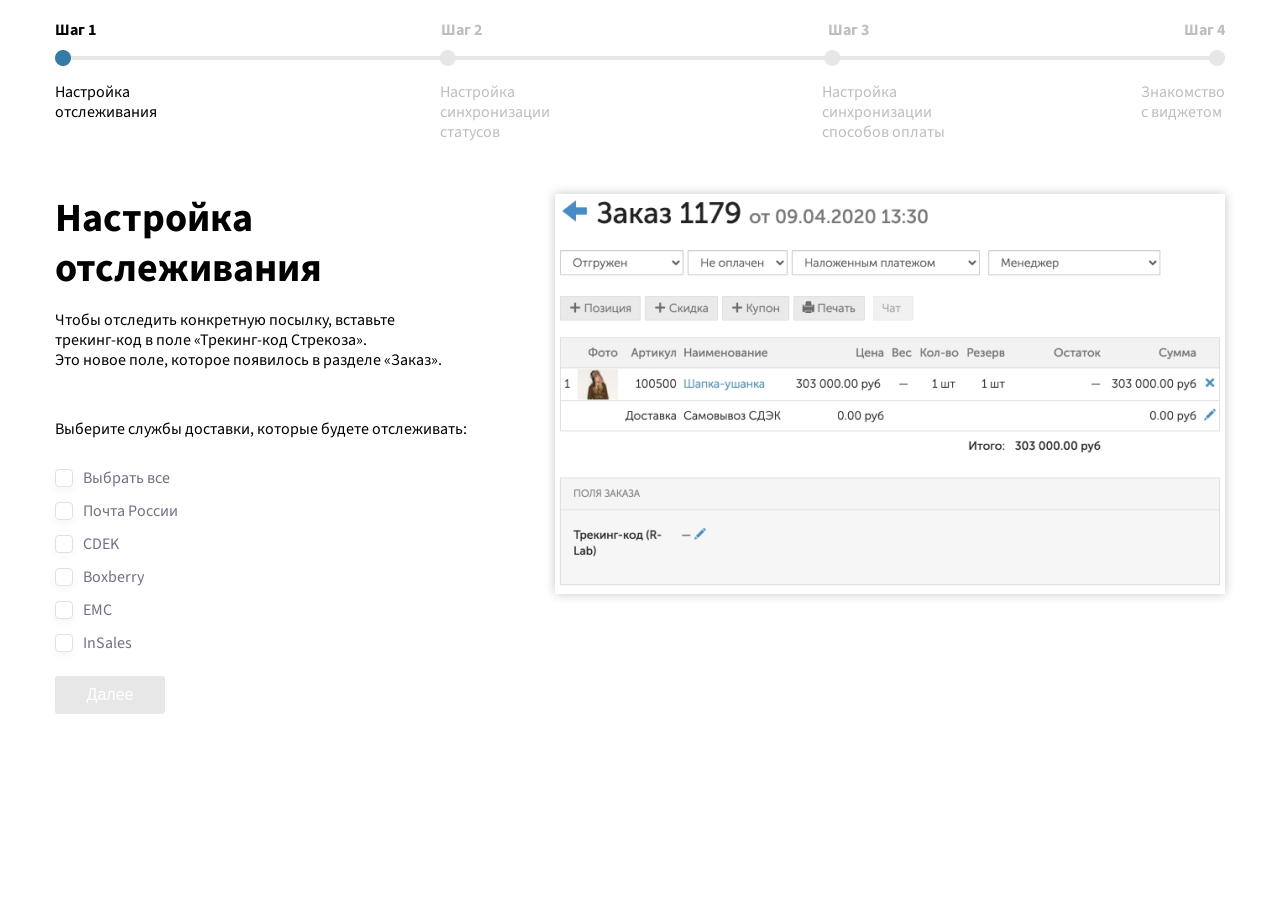
==== commit aee33608: "Написал скрипт для чекбоксов" ====
--- a/step1.1.html
+++ b/step1.1.html
@@ -48,78 +48,159 @@
                 <div class="delivery-service">
                     <p>Выберите службы доставки, которые будете отслеживать:</p>
                 </div>
-                <form action="" class="delivery-form js-delivery-form">
-                    <div class="ds-checkbox-box js-choose-all-checkbox">
-                        <input class="ds-input-checkbox" type="checkbox" id="ds_1">
-                        <label class="ds-label-checkbox" for="ds_1">Выбрать все</label>
-                    </div>
-                    <div class="js-rest-checkbox">
-                        <div class="ds-checkbox-box">
-                            <input class="ds-input-checkbox revealing-checkbox" type="checkbox" id="ds_2">
-                            <label class="ds-label-checkbox" for="ds_2">Почта России</label>
-                            <div class="ds-checkbox-box ds-checkbox-under">
-                                <input class="ds-input-checkbox" type="checkbox" id="ds_2_1">
-                                <label class="ds-label-checkbox" for="ds_2_1">Самовывоз</label>
-                            </div>
-                            <div class="ds-checkbox-box ds-checkbox-under">
-                                <input class="ds-input-checkbox" type="checkbox" id="ds_2_2">
-                                <label class="ds-label-checkbox" for="ds_2_2">Курьер</label>
-                            </div>
+                    <form action="" class="delivery-checkbox-form js-delivery-form">
+                        <div class="block-checkbox">
+                            <div class="ds-checkbox-box checkbox-all">
+                                <input class="ds-input-checkbox ds-checkbox" type="checkbox" id="ds_1">
+                                <label class="ds-label-checkbox ds-label js-all-label-checkbox" for="ds_1">Выбрать все</label>
+                            </div>
+
+                            <div class="ds-checkbox-box checkbox-other">
+                                <input class="ds-input-checkbox ds-checkbox" type="checkbox" id="ds_2">
+                                <label class="ds-label-checkbox ds-label js-delivery-label" for="ds_2">Почта России</label>
+                                <div class="ds-checkbox-box block-checkbox-under">
+                                    <input class="ds-input-checkbox ds-checkbox" type="checkbox" id="ds_2_1">
+                                    <label class="ds-label-checkbox ds-label" for="ds_2_1">Самовывоз</label>
+                                </div>
+                                <div class="ds-checkbox-box block-checkbox-under">
+                                    <input class="ds-input-checkbox ds-checkbox" type="checkbox" id="ds_2_2">
+                                    <label class="ds-label-checkbox ds-label" for="ds_2_2">Курьер</label>
+                                </div>
+                            </div>
+
+                            <div class="ds-checkbox-box checkbox-other">
+                                <input class="ds-input-checkbox ds-checkbox" type="checkbox" id="ds_3">
+                                <label class="ds-label-checkbox ds-label js-delivery-label" for="ds_3">CDEK</label>
+                                <div class="ds-checkbox-box block-checkbox-under">
+                                    <input class="ds-input-checkbox ds-checkbox" type="checkbox" id="ds_3_1">
+                                    <label class="ds-label-checkbox ds-label" for="ds_3_1">Самовывоз</label>
+                                </div>
+                                <div class="ds-checkbox-box block-checkbox-under">
+                                    <input class="ds-input-checkbox ds-checkbox" type="checkbox" id="ds_3_2">
+                                    <label class="ds-label-checkbox ds-label" for="ds_3_2">Курьер</label>
+                                </div>
+                            </div>
+
+                            <div class="ds-checkbox-box checkbox-other">
+                                <input class="ds-input-checkbox ds-checkbox" type="checkbox" id="ds_4">
+                                <label class="ds-label-checkbox ds-label js-delivery-label" for="ds_4">Boxberry</label>
+                                <div class="ds-checkbox-box block-checkbox-under">
+                                    <input class="ds-input-checkbox ds-checkbox" type="checkbox" id="ds_4_1">
+                                    <label class="ds-label-checkbox ds-label" for="ds_4_1">Самовывоз</label>
+                                </div>
+                                <div class="ds-checkbox-box block-checkbox-under">
+                                    <input class="ds-input-checkbox ds-checkbox" type="checkbox" id="ds_4_2">
+                                    <label class="ds-label-checkbox ds-label" for="ds_4_2">Курьер</label>
+                                </div>
+                            </div>
+
+                            <div class="ds-checkbox-box checkbox-other">
+                                <input class="ds-input-checkbox ds-checkbox" type="checkbox" id="ds_5">
+                                <label class="ds-label-checkbox ds-label js-delivery-label" for="ds_5">EMC</label>
+                                <div class="ds-checkbox-box block-checkbox-under">
+                                    <input class="ds-input-checkbox ds-checkbox" type="checkbox" id="ds_5_1">
+                                    <label class="ds-label-checkbox ds-label" for="ds_5_1">Самовывоз</label>
+                                </div>
+                                <div class="ds-checkbox-box block-checkbox-under">
+                                    <input class="ds-input-checkbox ds-checkbox" type="checkbox" id="ds_5_2">
+                                    <label class="ds-label-checkbox ds-label" for="ds_5_2">Курьер</label>
+                                </div>
+                            </div>
+
+                            <div class="ds-checkbox-box checkbox-other">
+                                <input class="ds-input-checkbox ds-checkbox" type="checkbox" id="ds_6">
+                                <label class="ds-label-checkbox ds-label js-delivery-label" for="ds_6">InSales</label>
+                                <div class="ds-checkbox-box block-checkbox-under">
+                                    <input class="ds-input-checkbox ds-checkbox" type="checkbox" id="ds_6_1">
+                                    <label class="ds-label-checkbox ds-label" for="ds_6_1">Самовывоз</label>
+                                </div>
+                                <div class="ds-checkbox-box block-checkbox-under">
+                                    <input class="ds-input-checkbox ds-checkbox" type="checkbox" id="ds_6_2">
+                                    <label class="ds-label-checkbox ds-label" for="ds_6_2">Курьер</label>
+                                </div>
+                            </div>
+
+                            <div class="delivery-further">
+                                <button class="delivery-further__button" disabled>Далее</button>
+                            </div>
+
                         </div>
-                        <div class="ds-checkbox-box">
-                            <input class="ds-input-checkbox revealing-checkbox" type="checkbox" id="ds_3">
-                            <label class="ds-label-checkbox" for="ds_3">CDEK</label>
-                            <div class="ds-checkbox-box ds-checkbox-under">
-                                <input class="ds-input-checkbox" type="checkbox" id="ds_3_1">
-                                <label class="ds-label-checkbox" for="ds_3_1">Самовывоз</label>
-                            </div>
-                            <div class="ds-checkbox-box ds-checkbox-under">
-                                <input class="ds-input-checkbox" type="checkbox" id="ds_3_2">
-                                <label class="ds-label-checkbox" for="ds_3_2">Курьер</label>
-                            </div>
-                        </div>
-                        <div class="ds-checkbox-box">
-                            <input class="ds-input-checkbox revealing-checkbox" type="checkbox" id="ds_4">
-                            <label class="ds-label-checkbox" for="ds_4">Boxberry</label>
-                            <div class="ds-checkbox-box ds-checkbox-under">
-                                <input class="ds-input-checkbox" type="checkbox" id="ds_4_1">
-                                <label class="ds-label-checkbox" for="ds_4_1">Самовывоз</label>
-                            </div>
-                            <div class="ds-checkbox-box ds-checkbox-under">
-                                <input class="ds-input-checkbox" type="checkbox" id="ds_4_2">
-                                <label class="ds-label-checkbox" for="ds_4_2">Курьер</label>
-                            </div>
-                        </div>
-                        <div class="ds-checkbox-box">
-                            <input class="ds-input-checkbox revealing-checkbox" type="checkbox" id="ds_5">
-                            <label class="ds-label-checkbox" for="ds_5">EMC</label>
-                            <div class="ds-checkbox-box ds-checkbox-under">
-                                <input class="ds-input-checkbox" type="checkbox" id="ds_5_1">
-                                <label class="ds-label-checkbox" for="ds_5_1">Самовывоз</label>
-                            </div>
-                            <div class="ds-checkbox-box ds-checkbox-under">
-                                <input class="ds-input-checkbox" type="checkbox" id="ds_5_2">
-                                <label class="ds-label-checkbox" for="ds_5_2">Курьер</label>
-                            </div>
-                        </div>
-                        <div class="ds-checkbox-box">
-                            <input class="ds-input-checkbox revealing-checkbox" type="checkbox" id="ds_6">
-                            <label class="ds-label-checkbox" for="ds_6">InSales</label>
-                            <div class="ds-checkbox-box ds-checkbox-under">
-                                <input class="ds-input-checkbox" type="checkbox" id="ds_6_1">
-                                <label class="ds-label-checkbox" for="ds_6_1">Самовывоз</label>
-                            </div>
-                            <div class="ds-checkbox-box ds-checkbox-under">
-                                <input class="ds-input-checkbox" type="checkbox" id="ds_6_2">
-                                <label class="ds-label-checkbox" for="ds_6_2">Курьер</label>
-                            </div>
-                        </div>
-                    </div>
-
-                    <div class="delivery-further">
-                        <button class="delivery-further__button" disabled>Далее</button>
-                    </div>
-                </form>
+                    </form>
+<!--                <form action="" class="delivery-form js-delivery-form">-->
+
+<!--                    <div class="ds-checkbox-box">-->
+<!--                        <input class="ds-input-checkbox" type="checkbox" id="ds_1">-->
+<!--                        <label class="ds-label-checkbox js-choose-all-checkbox" for="ds_1">Выбрать все</label>-->
+<!--                    </div>-->
+<!--                    <div class="js-rest-checkbox">-->
+
+<!--                        <div class="ds-checkbox-box">-->
+<!--                            <input class="ds-input-checkbox revealing-checkbox" type="checkbox" id="ds_2">-->
+<!--                            <label class="ds-label-checkbox js-revealing-checkbox" for="ds_2">Почта России</label>-->
+<!--                            <div class="ds-checkbox-box ds-checkbox-under">-->
+<!--                                <input class="ds-input-checkbox" type="checkbox" id="ds_2_1">-->
+<!--                                <label class="ds-label-checkbox" for="ds_2_1">Самовывоз</label>-->
+<!--                            </div>-->
+<!--                            <div class="ds-checkbox-box ds-checkbox-under">-->
+<!--                                <input class="ds-input-checkbox" type="checkbox" id="ds_2_2">-->
+<!--                                <label class="ds-label-checkbox" for="ds_2_2">Курьер</label>-->
+<!--                            </div>-->
+<!--                        </div>-->
+<!--                        <div class="ds-checkbox-box">-->
+<!--                            <input class="ds-input-checkbox revealing-checkbox" type="checkbox" id="ds_3">-->
+<!--                            <label class="ds-label-checkbox js-revealing-checkbox" for="ds_3">CDEK</label>-->
+<!--                            <div class="ds-checkbox-box ds-checkbox-under">-->
+<!--                                <input class="ds-input-checkbox" type="checkbox" id="ds_3_1">-->
+<!--                                <label class="ds-label-checkbox" for="ds_3_1">Самовывоз</label>-->
+<!--                            </div>-->
+<!--                            <div class="ds-checkbox-box ds-checkbox-under">-->
+<!--                                <input class="ds-input-checkbox" type="checkbox" id="ds_3_2">-->
+<!--                                <label class="ds-label-checkbox" for="ds_3_2">Курьер</label>-->
+<!--                            </div>-->
+<!--                        </div>-->
+
+<!--                        <div class="ds-checkbox-box">-->
+<!--                            <input class="ds-input-checkbox revealing-checkbox" type="checkbox" id="ds_4">-->
+<!--                            <label class="ds-label-checkbox" for="ds_4">Boxberry</label>-->
+<!--                            <div class="ds-checkbox-box ds-checkbox-under">-->
+<!--                                <input class="ds-input-checkbox" type="checkbox" id="ds_4_1">-->
+<!--                                <label class="ds-label-checkbox" for="ds_4_1">Самовывоз</label>-->
+<!--                            </div>-->
+<!--                            <div class="ds-checkbox-box ds-checkbox-under">-->
+<!--                                <input class="ds-input-checkbox" type="checkbox" id="ds_4_2">-->
+<!--                                <label class="ds-label-checkbox" for="ds_4_2">Курьер</label>-->
+<!--                            </div>-->
+<!--                        </div>-->
+<!--                        <div class="ds-checkbox-box">-->
+<!--                            <input class="ds-input-checkbox revealing-checkbox" type="checkbox" id="ds_5">-->
+<!--                            <label class="ds-label-checkbox" for="ds_5">EMC</label>-->
+<!--                            <div class="ds-checkbox-box ds-checkbox-under">-->
+<!--                                <input class="ds-input-checkbox" type="checkbox" id="ds_5_1">-->
+<!--                                <label class="ds-label-checkbox" for="ds_5_1">Самовывоз</label>-->
+<!--                            </div>-->
+<!--                            <div class="ds-checkbox-box ds-checkbox-under">-->
+<!--                                <input class="ds-input-checkbox" type="checkbox" id="ds_5_2">-->
+<!--                                <label class="ds-label-checkbox" for="ds_5_2">Курьер</label>-->
+<!--                            </div>-->
+<!--                        </div>-->
+<!--                        <div class="ds-checkbox-box">-->
+<!--                            <input class="ds-input-checkbox revealing-checkbox" type="checkbox" id="ds_6">-->
+<!--                            <label class="ds-label-checkbox" for="ds_6">InSales</label>-->
+<!--                            <div class="ds-checkbox-box ds-checkbox-under">-->
+<!--                                <input class="ds-input-checkbox" type="checkbox" id="ds_6_1">-->
+<!--                                <label class="ds-label-checkbox" for="ds_6_1">Самовывоз</label>-->
+<!--                            </div>-->
+<!--                            <div class="ds-checkbox-box ds-checkbox-under">-->
+<!--                                <input class="ds-input-checkbox" type="checkbox" id="ds_6_2">-->
+<!--                                <label class="ds-label-checkbox" for="ds_6_2">Курьер</label>-->
+<!--                            </div>-->
+<!--                        </div>-->
+<!--                    </div>-->
+
+<!--                    <div class="delivery-further">-->
+<!--                        <button class="delivery-further__button" disabled>Далее</button>-->
+<!--                    </div>-->
+<!--                </form>-->
             </div>
             <div class="content-integration">
                 <img class="content-integration__example" src="./images/example.png" alt="">
@@ -127,8 +208,13 @@
         </div>
     </div>
 
+    <div class="main-checkbox">
+
+
+    </div>
+
 
     <script type="text/javascript" src="./js/jquery-3.5.1.slim.min.js"></script>
-    <script type="text/javascript" src="./js/main.js"></script>
+    <script type="text/javascript" src="./js/checkbox.js"></script>
 </body>
 </html>
--- a/css/step.css
+++ b/css/step.css
@@ -104,9 +104,7 @@
     display: none;
     margin-left: 30px;
 }
-.ds-checkbox-under-block {
-    display: block;
-}
+
 .ds-checkbox-box input[type="checkbox"] {
     display: none;
     opacity: 0;
@@ -161,6 +159,24 @@
     display: block;
 }
 
+.ds-checkbox-under-block {
+
+}
+.checkbox-show .ds-checkbox-under.ds-checkbox-under-block {
+
+}
+.delivery-form .ds-checkbox-under.ds-checkbox-under-block {
+
+}
+.checkbox-show .ds-checkbox-under.ds-checkbox-under-block {
+    display: none;
+}
+.ds-checkbox-under.ds-checkbox-under-block {
+    display: block;
+}
+.item.ds-checkbox-under.ds-checkbox-under-block {
+
+}
 
 .content-integration {
     display: flex;
@@ -352,15 +368,30 @@
     color: #fff;
 
 }
-.custom-select .ds-checkbox-box {
-
-}
-.ds-checkbox-box label::after {
+
+.custom-select label::after {
     left: 19px;
 }
-.ds-checkbox-box label::before {
+.custom-select label::before {
     left: 19px;
     top: 4px;
 }
 
 
+/**** example ****/
+.block-checkbox-under {
+    padding-left: 30px;
+    display: none;
+}
+.checkbox-show .block-checkbox-under {
+    display: block;
+}
+.checkbox-under-show {
+    display: block;
+}
+.checkbox-show .block-checkbox-under.checkbox-under-hide {
+    display: none;
+}
+
+
+
